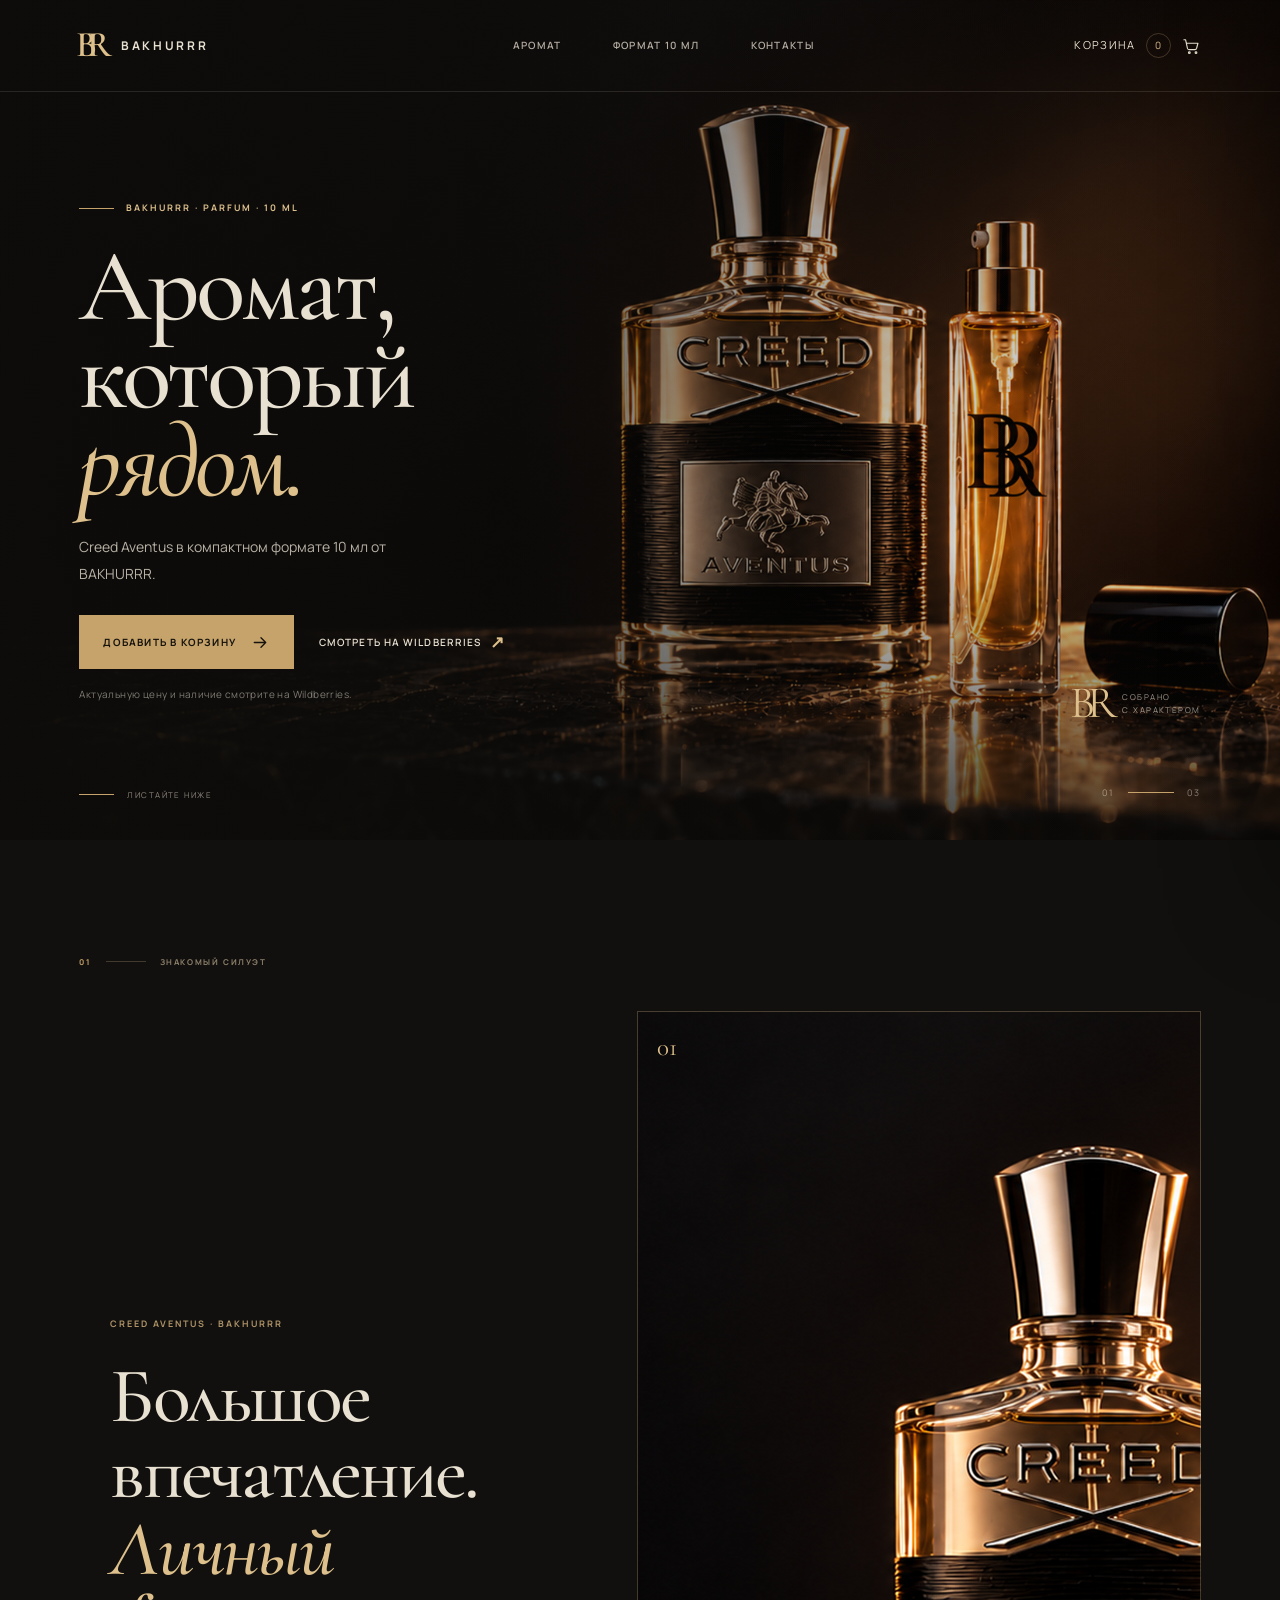
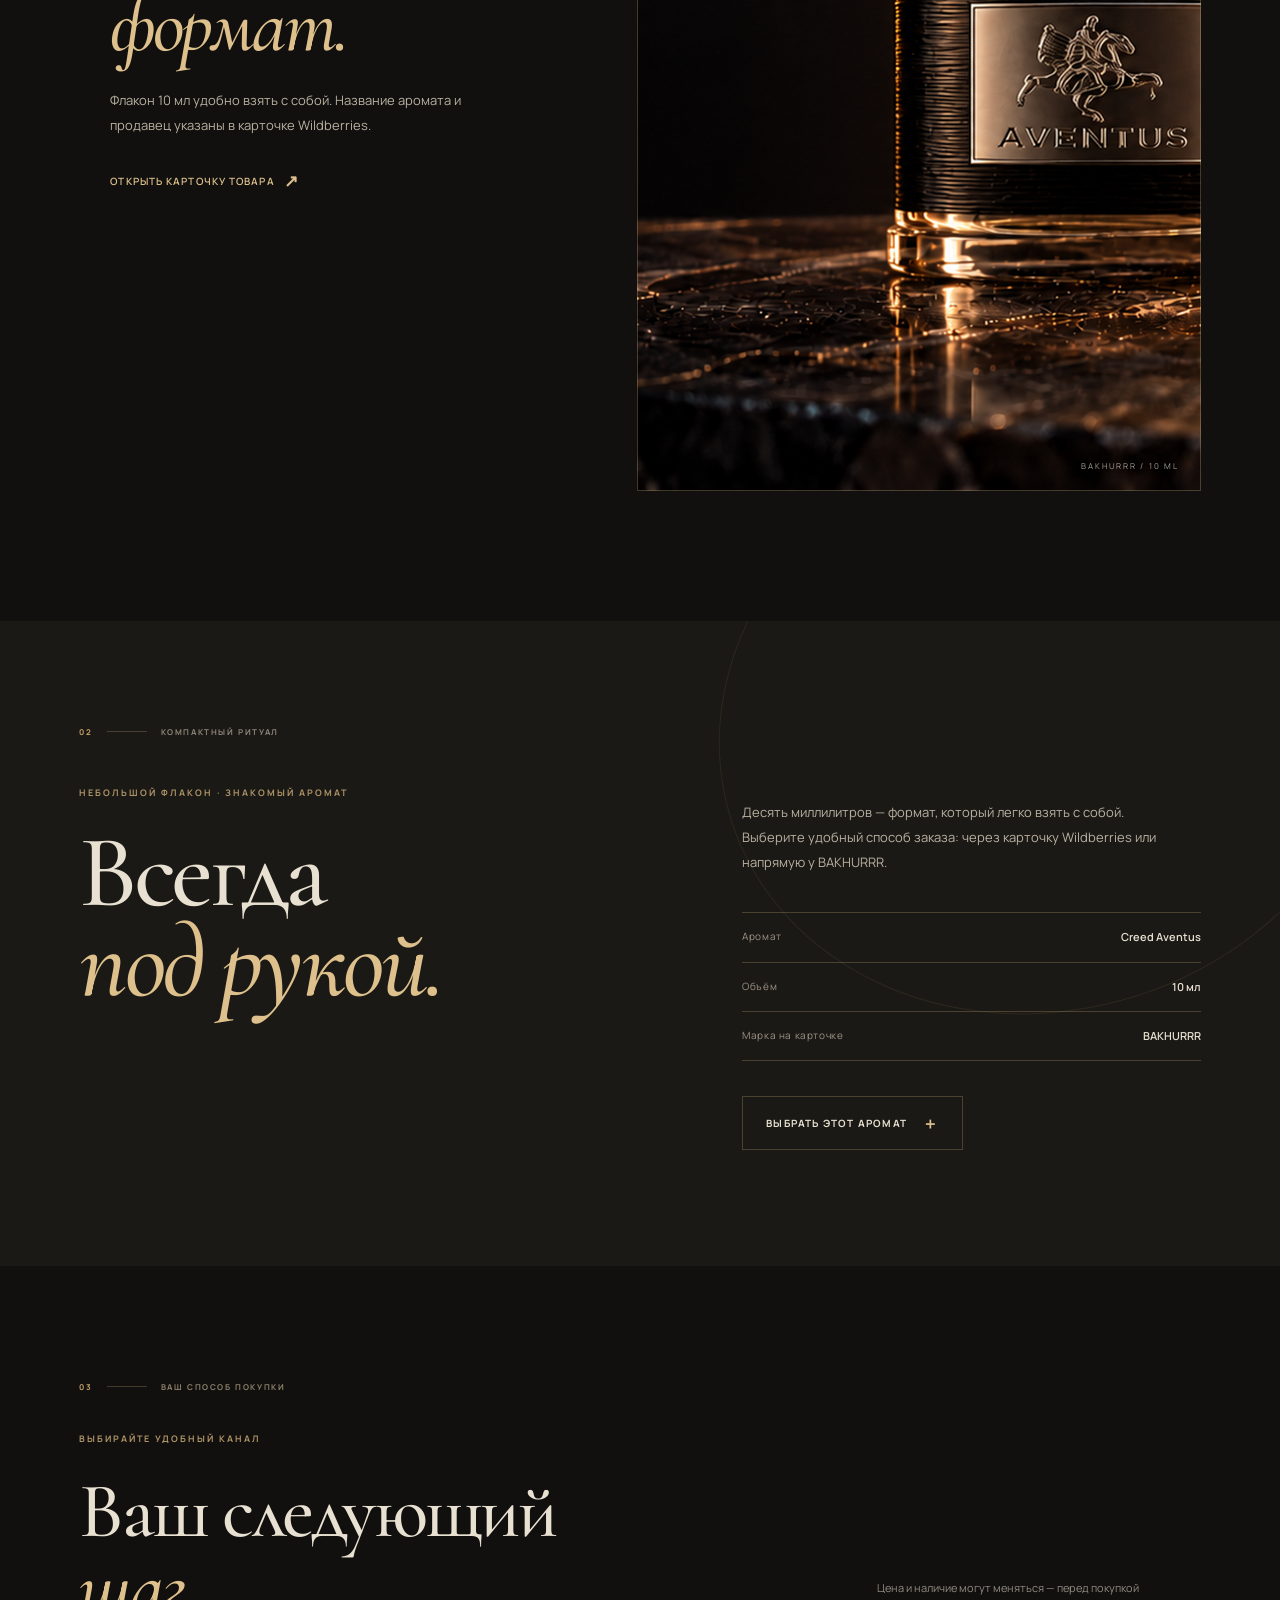
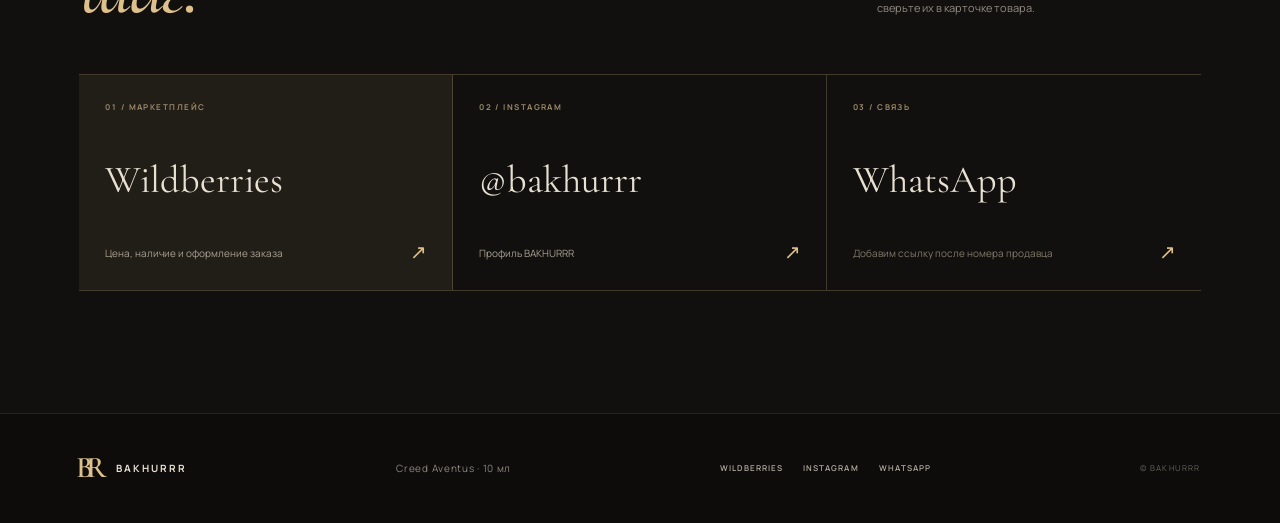
==== public/index.html @ eaa6cbf9 "Add BAKHURRR, KADO and KREM demo sites" ====
<!doctype html>
<html lang="ru">
<head>
  <meta charset="utf-8">
  <meta name="viewport" content="width=device-width, initial-scale=1">
  <meta name="theme-color" content="#11100e">
  <meta name="description" content="Creed Aventus в формате 10 мл от BAKHURRR. Смотрите товар на Wildberries или свяжитесь с продавцом.">
  <title>BAKHURRR — Creed Aventus, 10 мл</title>
  <link rel="preconnect" href="https://fonts.googleapis.com">
  <link rel="preconnect" href="https://fonts.gstatic.com" crossorigin>
  <link href="https://fonts.googleapis.com/css2?family=Cormorant+Garamond:wght@500;600;700&family=Manrope:wght@400;500;600;700&display=swap" rel="stylesheet">
  <link rel="stylesheet" href="styles.css?v=1">
  <script src="config.js?v=1" defer></script>
  <script src="app.js?v=1" defer></script>
</head>
<body>
  <a class="skip-link" href="#main">Перейти к содержимому</a>

  <header class="site-header">
    <a class="brand" href="#top" aria-label="BAKHURRR — на главную">
      <span class="brand__monogram" aria-hidden="true"><span>B</span><span>R</span></span>
      <span class="brand__name">BAKHURRR</span>
    </a>

    <nav class="main-nav" aria-label="Главная навигация">
      <a href="#fragrance">Аромат</a>
      <a href="#story">Формат 10 мл</a>
      <a href="#contacts">Контакты</a>
    </nav>

    <button class="cart-trigger" type="button" data-open-cart aria-controls="cart-drawer" aria-expanded="false">
      <span class="cart-trigger__label">Корзина</span>
      <span class="cart-trigger__count" data-cart-count aria-label="Товаров в корзине" aria-live="polite">0</span>
      <svg viewBox="0 0 24 24" aria-hidden="true"><path d="M3.5 4.5h2l2.2 10.2a2 2 0 0 0 2 1.6h7.1a2 2 0 0 0 1.9-1.4l1.6-6.2H7"/><circle cx="10" cy="20" r="1"/><circle cx="18" cy="20" r="1"/></svg>
    </button>
  </header>

  <main id="main">
    <section class="hero" id="top" aria-labelledby="hero-title">
      <div class="hero__media" aria-hidden="true">
        <video class="hero__video" data-hero-video autoplay muted loop playsinline preload="metadata" poster="assets/hero-start-frame-1920x1080.png">
          <source src="assets/hero-spray-left.mp4" type="video/mp4">
        </video>
      </div>
      <div class="hero__shade" aria-hidden="true"></div>

      <div class="hero__copy">
        <p class="eyebrow"><span class="eyebrow__line"></span> BAKHURRR · PARFUM · 10 ML</p>
        <h1 id="hero-title">Аромат,<br>который <em>рядом.</em></h1>
        <p class="hero__description">Creed Aventus в компактном формате 10 мл от BAKHURRR.</p>
        <div class="hero__actions">
          <button class="button button--gold" type="button" data-add-to-cart>
            Добавить в корзину
            <svg viewBox="0 0 20 20" aria-hidden="true"><path d="M3.5 10h12m-5-5 5 5-5 5"/></svg>
          </button>
          <a class="text-link" href="https://www.wildberries.ru/catalog/482082840/detail.aspx?targetUrl=SN" target="_blank" rel="noopener noreferrer" data-wb-link>
            Смотреть на Wildberries <span aria-hidden="true">↗</span>
          </a>
        </div>
        <p class="hero__price-note">Актуальную цену и наличие смотрите на Wildberries.</p>
      </div>

      <div class="hero__signature" aria-hidden="true">
        <span class="hero__signature-mark">BR</span>
        <span>СОБРАНО<br>С ХАРАКТЕРОМ</span>
      </div>
      <a class="hero__scroll" href="#fragrance"><span></span> ЛИСТАЙТЕ НИЖЕ</a>
      <p class="hero__frame" aria-hidden="true">01 <i></i> 03</p>
    </section>

    <section class="intro section-wrap" id="fragrance" aria-labelledby="fragrance-title">
      <div class="section-index"><span>01</span><span class="section-index__line"></span><span>ЗНАКОМЫЙ СИЛУЭТ</span></div>
      <div class="intro__grid">
        <div class="intro__copy">
          <p class="eyebrow eyebrow--muted">CREED AVENTUS · BAKHURRR</p>
          <h2 id="fragrance-title">Большое впечатление.<br><em>Личный формат.</em></h2>
          <p class="intro__body">Флакон 10 мл удобно взять с собой. Название аромата и продавец указаны в карточке Wildberries.</p>
          <a class="arrow-link" href="https://www.wildberries.ru/catalog/482082840/detail.aspx?targetUrl=SN" target="_blank" rel="noopener noreferrer" data-wb-link>
            Открыть карточку товара <span aria-hidden="true">↗</span>
          </a>
        </div>
        <div class="intro__image-wrap">
          <img class="intro__image" src="assets/hero-start-frame-1920x1080.png" alt="Большой флакон Creed Aventus и компактный флакон BAKHURRR на тёмном фоне" loading="lazy" width="1920" height="1080">
          <span class="intro__image-caption">BAKHURRR / 10 ML</span>
          <span class="intro__image-number" aria-hidden="true">01</span>
        </div>
      </div>
    </section>

    <section class="details" id="story" aria-labelledby="details-title">
      <div class="details__inner section-wrap">
        <div class="section-index section-index--light"><span>02</span><span class="section-index__line"></span><span>КОМПАКТНЫЙ РИТУАЛ</span></div>
        <div class="details__grid">
          <div>
            <p class="eyebrow eyebrow--muted">НЕБОЛЬШОЙ ФЛАКОН · ЗНАКОМЫЙ АРОМАТ</p>
            <h2 id="details-title">Всегда<br><em>под рукой.</em></h2>
          </div>
          <div class="details__right">
            <p class="details__body">Десять миллилитров — формат, который легко взять с собой. Выберите удобный способ заказа: через карточку Wildberries или напрямую у BAKHURRR.</p>
            <dl class="product-facts">
              <div><dt>Аромат</dt><dd>Creed Aventus</dd></div>
              <div><dt>Объём</dt><dd>10 мл</dd></div>
              <div><dt>Марка на карточке</dt><dd>BAKHURRR</dd></div>
            </dl>
            <button class="button button--outline" type="button" data-add-to-cart>
              Выбрать этот аромат <span aria-hidden="true">＋</span>
            </button>
          </div>
        </div>
      </div>
    </section>

    <section class="order section-wrap" id="contacts" aria-labelledby="order-title">
      <div class="section-index"><span>03</span><span class="section-index__line"></span><span>ВАШ СПОСОБ ПОКУПКИ</span></div>
      <div class="order__heading">
        <div>
          <p class="eyebrow eyebrow--muted">ВЫБИРАЙТЕ УДОБНЫЙ КАНАЛ</p>
          <h2 id="order-title">Ваш следующий<br><em>шаг.</em></h2>
        </div>
        <p class="order__note">Цена и наличие могут меняться — перед покупкой сверьте их в карточке товара.</p>
      </div>

      <div class="channel-grid">
        <a class="channel-card channel-card--featured" href="https://www.wildberries.ru/catalog/482082840/detail.aspx?targetUrl=SN" target="_blank" rel="noopener noreferrer" data-wb-link>
          <span class="channel-card__index">01 / МАРКЕТПЛЕЙС</span>
          <span class="channel-card__title">Wildberries</span>
          <span class="channel-card__detail">Цена, наличие и оформление заказа</span>
          <span class="channel-card__arrow" aria-hidden="true">↗</span>
        </a>
        <a class="channel-card" href="https://www.instagram.com/bakhurrr/" target="_blank" rel="noopener noreferrer" data-instagram-link>
          <span class="channel-card__index">02 / INSTAGRAM</span>
          <span class="channel-card__title">@bakhurrr</span>
          <span class="channel-card__detail">Профиль BAKHURRR</span>
          <span class="channel-card__arrow" aria-hidden="true">↗</span>
        </a>
        <a class="channel-card channel-card--whatsapp" href="#" data-whatsapp-link aria-disabled="true">
          <span class="channel-card__index">03 / СВЯЗЬ</span>
          <span class="channel-card__title">WhatsApp</span>
          <span class="channel-card__detail" data-whatsapp-label>Добавим ссылку после номера продавца</span>
          <span class="channel-card__arrow" aria-hidden="true">↗</span>
        </a>
      </div>
    </section>
  </main>

  <footer class="site-footer">
    <a class="brand brand--footer" href="#top" aria-label="BAKHURRR — наверх">
      <span class="brand__monogram" aria-hidden="true"><span>B</span><span>R</span></span>
      <span class="brand__name">BAKHURRR</span>
    </a>
    <p>Creed Aventus · 10 мл</p>
    <div class="footer-links">
      <a href="https://www.wildberries.ru/catalog/482082840/detail.aspx?targetUrl=SN" target="_blank" rel="noopener noreferrer" data-wb-link>Wildberries</a>
      <a href="https://www.instagram.com/bakhurrr/" target="_blank" rel="noopener noreferrer" data-instagram-link>Instagram</a>
      <a href="#" data-whatsapp-link aria-disabled="true">WhatsApp</a>
    </div>
    <span class="site-footer__copyright">© BAKHURRR</span>
  </footer>

  <div class="cart-backdrop" data-cart-backdrop hidden></div>
  <aside class="cart-drawer" id="cart-drawer" role="dialog" aria-modal="true" aria-labelledby="cart-title" aria-hidden="true" inert>
    <div class="cart-drawer__topline">
      <span class="eyebrow eyebrow--muted">BAKHURRR · YOUR SELECTION</span>
      <button class="cart-close" type="button" data-close-cart aria-label="Закрыть корзину">×</button>
    </div>
    <h2 id="cart-title">Ваша корзина<span>.</span></h2>
    <p class="cart-drawer__intro">Проверьте выбранный аромат перед переходом к заказу.</p>
    <div class="cart-empty" data-cart-empty>
      <span class="cart-empty__mark" aria-hidden="true">BR</span>
      <p>Пока здесь пусто.</p>
      <button class="text-link" type="button" data-continue-shopping>Вернуться к аромату <span aria-hidden="true">↗</span></button>
    </div>
    <div class="cart-item" data-cart-item hidden></div>
    <div class="cart-summary" data-cart-summary hidden>
      <div><span>Цена и наличие</span><strong>На Wildberries</strong></div>
      <p>Сумму и доступность подтвердите в карточке товара.</p>
    </div>
    <div class="cart-actions" data-cart-actions hidden>
      <a class="button button--gold button--full" href="https://www.wildberries.ru/catalog/482082840/detail.aspx?targetUrl=SN" target="_blank" rel="noopener noreferrer" data-wb-link>Перейти к заказу <span aria-hidden="true">↗</span></a>
      <a class="button button--outline button--full" href="#" data-whatsapp-link aria-disabled="true">Заказать в WhatsApp</a>
      <a class="cart-instagram" href="https://www.instagram.com/bakhurrr/" target="_blank" rel="noopener noreferrer" data-instagram-link>Написать в Instagram <span aria-hidden="true">↗</span></a>
    </div>
  </aside>

  <p class="toast" data-toast role="status" aria-live="polite"></p>
</body>
</html>
---- public/styles.css ----
:root {
  color-scheme: dark;
  --ink: #11100e;
  --ink-soft: #191713;
  --panel: #201d18;
  --paper: #e8e0d1;
  --paper-muted: #b9b0a1;
  --gold: #c6a36a;
  --gold-light: #ddc08c;
  --line: rgba(221, 192, 140, .24);
  --serif: "Cormorant Garamond", Georgia, serif;
  --sans: "Manrope", "Segoe UI", sans-serif;
  --page-gutter: clamp(22px, 6.2vw, 112px);
}

* { box-sizing: border-box; }
html { scroll-behavior: smooth; background: var(--ink); }
body {
  margin: 0;
  background: var(--ink);
  color: var(--paper);
  font-family: var(--sans);
  font-size: 14px;
  line-height: 1.65;
  -webkit-font-smoothing: antialiased;
}
body.cart-is-open { overflow: hidden; }
button, a { -webkit-tap-highlight-color: transparent; }
a { color: inherit; text-decoration: none; }
button { color: inherit; font: inherit; }
svg { display: block; }
::selection { color: var(--ink); background: var(--gold-light); }

.skip-link {
  position: fixed;
  z-index: 100;
  top: 12px;
  left: 12px;
  padding: 10px 14px;
  background: var(--paper);
  color: var(--ink);
  transform: translateY(-160%);
}
.skip-link:focus { transform: translateY(0); }

.site-header {
  position: absolute;
  z-index: 5;
  top: 0;
  left: 0;
  display: flex;
  align-items: center;
  justify-content: space-between;
  width: 100%;
  min-height: 92px;
  padding: 0 var(--page-gutter);
  border-bottom: 1px solid rgba(232, 224, 209, .12);
}
.brand { display: inline-flex; align-items: center; gap: 13px; }
.brand__monogram {
  display: inline-flex;
  align-items: center;
  color: var(--gold-light);
  font-family: var(--serif);
  font-size: 36px;
  font-weight: 600;
  line-height: .85;
  letter-spacing: -.22em;
  transform: translateX(-.1em);
}
.brand__monogram span:last-child { margin-left: -.04em; }
.brand__name { font-size: 12px; font-weight: 700; letter-spacing: .22em; }
.main-nav { display: flex; gap: clamp(25px, 4vw, 65px); margin-left: 60px; }
.main-nav a, .footer-links a {
  color: rgba(232, 224, 209, .76);
  font-size: 10px;
  font-weight: 600;
  letter-spacing: .13em;
  text-transform: uppercase;
  transition: color .25s ease;
}
.main-nav a:hover, .footer-links a:hover { color: var(--gold-light); }
.cart-trigger {
  display: inline-flex;
  align-items: center;
  gap: 10px;
  min-height: 44px;
  padding: 0 0 0 16px;
  border: 0;
  background: transparent;
  cursor: pointer;
}
.cart-trigger__label { font-size: 11px; letter-spacing: .12em; text-transform: uppercase; }
.cart-trigger__count {
  display: grid;
  width: 25px;
  height: 25px;
  place-items: center;
  border: 1px solid var(--line);
  border-radius: 50%;
  color: var(--gold-light);
  font-size: 10px;
}
.cart-trigger svg { width: 20px; fill: none; stroke: currentColor; stroke-linecap: round; stroke-linejoin: round; stroke-width: 1.4; }

.hero {
  position: relative;
  display: flex;
  min-height: min(840px, 100svh);
  min-height: max(700px, min(840px, 100svh));
  align-items: center;
  overflow: hidden;
  isolation: isolate;
  padding: 118px var(--page-gutter) 90px;
  background: #15130f;
}
.hero__media, .hero__shade { position: absolute; z-index: -2; inset: 0; }
.hero__media { background: #15130f url("assets/hero-start-frame-1920x1080.png") center / cover no-repeat; }
.hero__video { width: 100%; height: 100%; object-fit: cover; object-position: center; }
.hero__shade {
  z-index: -1;
  background:
    linear-gradient(90deg, rgba(13, 12, 10, .97) 0%, rgba(13, 12, 10, .84) 29%, rgba(13, 12, 10, .24) 62%, rgba(13, 12, 10, .02) 100%),
    linear-gradient(0deg, rgba(13, 12, 10, .72) 0%, transparent 35%, rgba(13, 12, 10, .28) 100%);
}
.hero__copy { position: relative; z-index: 1; width: min(560px, 48%); padding-top: 36px; animation: hero-enter .9s cubic-bezier(.2,.7,.2,1) both; }
.eyebrow {
  display: flex;
  align-items: center;
  gap: 12px;
  margin: 0 0 27px;
  color: var(--gold-light);
  font-size: 9px;
  font-weight: 700;
  letter-spacing: .22em;
  line-height: 1.5;
  text-transform: uppercase;
}
.eyebrow__line { display: inline-block; width: 35px; height: 1px; background: var(--gold); }
.eyebrow--muted { color: #ae9367; }
h1, h2, h3, p { margin-top: 0; }
.hero h1, .intro h2, .details h2, .order h2 {
  margin: 0;
  font-family: var(--serif);
  font-weight: 500;
  letter-spacing: -.035em;
}
.hero h1 { max-width: 650px; font-size: clamp(66px, 8vw, 126px); line-height: .86; }
.hero h1 em, .intro h2 em, .details h2 em, .order h2 em { color: var(--gold-light); font-weight: 500; }
.hero__description { max-width: 360px; margin: 28px 0 28px; color: rgba(232, 224, 209, .78); font-size: 14px; line-height: 1.9; }
.hero__actions { display: flex; align-items: center; flex-wrap: wrap; gap: 25px; }
.button {
  display: inline-flex;
  align-items: center;
  justify-content: center;
  gap: 15px;
  min-height: 54px;
  padding: 0 23px;
  border: 1px solid transparent;
  border-radius: 0;
  font-size: 10px;
  font-weight: 700;
  letter-spacing: .12em;
  text-align: center;
  text-transform: uppercase;
  transition: background .25s ease, border-color .25s ease, color .25s ease, transform .25s ease;
  cursor: pointer;
}
.button:hover { transform: translateY(-2px); }
.button:focus-visible, a:focus-visible, button:focus-visible { outline: 2px solid var(--gold-light); outline-offset: 4px; }
.button--gold { background: var(--gold); color: #16130e; }
.button--gold:hover { background: var(--gold-light); }
.button--gold svg { width: 19px; fill: none; stroke: currentColor; stroke-linecap: round; stroke-linejoin: round; stroke-width: 1.4; }
.text-link, .arrow-link {
  display: inline-flex;
  align-items: center;
  gap: 9px;
  color: var(--paper);
  font-size: 10px;
  font-weight: 600;
  letter-spacing: .11em;
  text-transform: uppercase;
  transition: color .2s ease;
}
.text-link:hover, .arrow-link:hover { color: var(--gold-light); }
.text-link span, .arrow-link span { color: var(--gold-light); font-size: 17px; }
.hero__price-note { margin: 17px 0 0; color: rgba(232, 224, 209, .52); font-size: 10px; letter-spacing: .04em; }
.hero__signature { position: absolute; right: var(--page-gutter); bottom: 100px; display: flex; align-items: center; gap: 14px; color: rgba(232, 224, 209, .66); font-size: 8px; letter-spacing: .18em; line-height: 1.65; }
.hero__signature-mark { color: var(--gold-light); font-family: var(--serif); font-size: 45px; letter-spacing: -.19em; }
.hero__scroll { position: absolute; bottom: 39px; left: var(--page-gutter); display: inline-flex; align-items: center; gap: 13px; color: rgba(232, 224, 209, .58); font-size: 8px; letter-spacing: .18em; }
.hero__scroll span { display: inline-block; width: 35px; height: 1px; background: var(--gold); transition: width .25s ease; }
.hero__scroll:hover span { width: 52px; }
.hero__frame { position: absolute; right: var(--page-gutter); bottom: 39px; margin: 0; color: rgba(232, 224, 209, .54); font-size: 9px; letter-spacing: .18em; }
.hero__frame i { display: inline-block; width: 46px; height: 1px; margin: 0 10px 3px; background: var(--gold); }

.section-wrap { padding-right: var(--page-gutter); padding-left: var(--page-gutter); }
.intro { padding-top: 115px; padding-bottom: 130px; background: var(--ink); }
.section-index { display: flex; align-items: center; gap: 14px; color: #8d806b; font-size: 8px; font-weight: 700; letter-spacing: .2em; }
.section-index > span:first-child { color: var(--gold); }
.section-index__line { width: 40px; height: 1px; background: var(--line); }
.intro__grid { display: grid; grid-template-columns: .88fr 1.12fr; align-items: center; gap: clamp(40px, 9vw, 150px); margin-top: 43px; }
.intro__copy { max-width: 510px; padding: 10px 0 0 7%; }
.intro h2, .order h2 { font-size: clamp(48px, 6.1vw, 88px); line-height: .98; }
.intro__body { max-width: 390px; margin: 24px 0 29px; color: var(--paper-muted); font-size: 13px; line-height: 1.95; }
.arrow-link { color: var(--gold-light); }
.intro__image-wrap { position: relative; overflow: hidden; background: var(--ink-soft); }
.intro__image-wrap::after { position: absolute; inset: 0; border: 1px solid rgba(221,192,140,.28); content: ""; pointer-events: none; }
.intro__image { display: block; width: 100%; aspect-ratio: 1.48; object-fit: cover; transition: transform .8s cubic-bezier(.2,.7,.2,1); }
.intro__image-wrap:hover .intro__image { transform: scale(1.025); }
.intro__image-caption { position: absolute; z-index: 1; right: 22px; bottom: 19px; color: rgba(232,224,209,.72); font-size: 8px; letter-spacing: .22em; }
.intro__image-number { position: absolute; z-index: 1; top: 16px; left: 20px; color: var(--gold-light); font-family: var(--serif); font-size: 25px; }

.details { position: relative; overflow: hidden; background: #1b1915; }
.details::before { position: absolute; top: -30%; right: -8%; width: 52vw; height: 90%; border: 1px solid rgba(198,163,106,.1); border-radius: 50%; content: ""; transform: rotate(-18deg); }
.details__inner { position: relative; padding-top: 104px; padding-bottom: 116px; }
.section-index--light { color: #8e8579; }
.details__grid { display: grid; grid-template-columns: 1fr .9fr; gap: 12vw; margin-top: 48px; }
.details h2 { font-size: clamp(65px, 8vw, 116px); line-height: .88; }
.details__right { padding-top: 14px; }
.details__body { max-width: 445px; margin-bottom: 38px; color: var(--paper-muted); font-size: 13px; line-height: 1.9; }
.product-facts { margin: 0 0 35px; border-top: 1px solid var(--line); }
.product-facts div { display: flex; justify-content: space-between; gap: 20px; padding: 15px 0; border-bottom: 1px solid var(--line); }
.product-facts dt { color: #9d9385; font-size: 10px; letter-spacing: .06em; }
.product-facts dd { margin: 0; color: var(--paper); font-size: 11px; font-weight: 600; text-align: right; }
.button--outline { border-color: var(--line); background: transparent; color: var(--paper); }
.button--outline:hover { border-color: var(--gold); color: var(--gold-light); }
.button--outline span { color: var(--gold-light); font-size: 16px; }

.order { padding-top: 114px; padding-bottom: 122px; background: var(--ink); }
.order__heading { display: flex; align-items: end; justify-content: space-between; gap: 40px; margin: 39px 0 48px; }
.order__note { max-width: 290px; margin: 0 3% 8px 0; color: #918a80; font-size: 11px; line-height: 1.8; }
.channel-grid { display: grid; grid-template-columns: repeat(3, 1fr); border-top: 1px solid var(--line); border-bottom: 1px solid var(--line); }
.channel-card { position: relative; display: flex; min-height: 215px; flex-direction: column; align-items: flex-start; justify-content: space-between; padding: 25px 26px 28px; border-right: 1px solid var(--line); transition: background .3s ease; }
.channel-card:last-child { border-right: 0; }
.channel-card:hover { background: #1a1814; }
.channel-card--featured { background: #211d17; }
.channel-card__index { color: #9b8868; font-size: 8px; font-weight: 700; letter-spacing: .18em; }
.channel-card__title { margin-top: 12px; font-family: var(--serif); font-size: clamp(30px, 3vw, 45px); line-height: 1; }
.channel-card__detail { margin-top: 10px; color: #aaa193; font-size: 10px; }
.channel-card__arrow { position: absolute; right: 25px; bottom: 22px; color: var(--gold-light); font-size: 20px; transition: transform .25s ease; }
.channel-card:hover .channel-card__arrow { transform: translate(3px,-3px); }
.channel-card[aria-disabled="true"] { cursor: pointer; }
.channel-card.is-unconfigured:hover { background: #161411; }
.channel-card.is-unconfigured .channel-card__detail { color: #83786a; }

.site-footer { display: flex; align-items: center; justify-content: space-between; gap: 24px; min-height: 110px; padding: 25px var(--page-gutter); border-top: 1px solid rgba(232,224,209,.1); background: #0d0c0b; }
.brand--footer .brand__monogram { font-size: 30px; }
.brand--footer .brand__name { font-size: 10px; }
.site-footer > p { margin: 0; color: #8f877d; font-size: 10px; letter-spacing: .07em; }
.footer-links { display: flex; flex-wrap: wrap; gap: 20px; }
.footer-links a { font-size: 8px; }
.site-footer__copyright { color: #68625a; font-size: 8px; letter-spacing: .15em; }

.cart-backdrop { position: fixed; z-index: 19; inset: 0; background: rgba(4,4,3,.66); opacity: 0; backdrop-filter: blur(4px); transition: opacity .3s ease; }
.cart-backdrop:not([hidden]) { opacity: 1; }
.cart-drawer { position: fixed; z-index: 20; top: 0; right: 0; display: flex; width: min(520px, 100%); height: 100dvh; flex-direction: column; overflow: auto; padding: clamp(25px, 4vw, 48px); border-left: 1px solid var(--line); background: #171511; box-shadow: -30px 0 90px rgba(0,0,0,.35); transform: translateX(103%); transition: transform .38s cubic-bezier(.2,.7,.2,1); }
.cart-drawer[aria-hidden="false"] { transform: translateX(0); }
.cart-drawer__topline { display: flex; align-items: center; justify-content: space-between; }
.cart-drawer__topline .eyebrow { margin: 0; font-size: 8px; }
.cart-close { display: grid; width: 42px; height: 42px; place-items: center; border: 1px solid var(--line); background: transparent; color: var(--gold-light); font-size: 28px; font-weight: 300; cursor: pointer; }
.cart-drawer h2 { margin: 45px 0 4px; font-family: var(--serif); font-size: 54px; font-weight: 500; line-height: 1; }
.cart-drawer h2 span { color: var(--gold); }
.cart-drawer__intro { margin: 0 0 30px; color: #958d81; font-size: 11px; line-height: 1.75; }
.cart-empty { display: grid; min-height: 270px; flex: 1; align-content: center; justify-items: center; border-top: 1px solid var(--line); border-bottom: 1px solid var(--line); text-align: center; }
.cart-empty[hidden], .cart-item[hidden], .cart-summary[hidden], .cart-actions[hidden] { display: none; }
.cart-empty__mark { color: rgba(198,163,106,.6); font-family: var(--serif); font-size: 66px; letter-spacing: -.2em; }
.cart-empty p { margin: 4px 0 15px; color: var(--paper-muted); font-size: 12px; }
.cart-empty .text-link { border: 0; background: transparent; cursor: pointer; }
.cart-item { position: relative; display: grid; grid-template-columns: 116px 1fr 25px; gap: 17px; padding: 23px 0; border-top: 1px solid var(--line); border-bottom: 1px solid var(--line); }
.cart-item > img { width: 116px; height: 86px; object-fit: cover; }
.cart-item__main { display: flex; flex-direction: column; align-items: flex-start; }
.cart-item__brand { color: #a58b63; font-size: 8px; letter-spacing: .16em; }
.cart-item__main strong { margin: 5px 0 11px; font-family: var(--serif); font-size: 22px; font-weight: 500; }
.quantity-stepper { display: flex; align-items: center; gap: 15px; }
.quantity-stepper button { width: 28px; height: 28px; border: 1px solid var(--line); background: transparent; color: var(--gold-light); cursor: pointer; }
.quantity-stepper span { min-width: 10px; text-align: center; font-size: 11px; }
.cart-item__remove { align-self: start; border: 0; background: transparent; color: #948b7d; font-size: 21px; cursor: pointer; }
.cart-summary { margin-top: 25px; padding-bottom: 20px; border-bottom: 1px solid var(--line); }
.cart-summary div { display: flex; justify-content: space-between; gap: 18px; font-size: 10px; }
.cart-summary div span { color: #988f83; }
.cart-summary div strong { color: var(--gold-light); font-weight: 600; }
.cart-summary p { margin: 9px 0 0; color: #777167; font-size: 9px; }
.cart-actions { display: grid; gap: 13px; padding-top: 22px; }
.button--full { width: 100%; }
.cart-actions .button--outline[aria-disabled="true"] { color: #746d62; }
.cart-instagram { justify-self: center; padding: 8px; color: #b8ab98; font-size: 9px; letter-spacing: .12em; text-transform: uppercase; }
.cart-instagram span { color: var(--gold-light); }
.toast { position: fixed; z-index: 30; right: 22px; bottom: 22px; max-width: min(430px, calc(100% - 44px)); margin: 0; padding: 14px 18px; border: 1px solid var(--line); background: #211e19; color: var(--paper); font-size: 11px; opacity: 0; pointer-events: none; transform: translateY(14px); transition: opacity .25s ease, transform .25s ease; }
.toast--visible { opacity: 1; transform: translateY(0); }

@keyframes hero-enter {
  from { opacity: 0; transform: translateY(18px); }
  to { opacity: 1; transform: translateY(0); }
}

@media (max-width: 980px) {
  :root { --page-gutter: clamp(24px, 5vw, 55px); }
  .site-header { min-height: 78px; }
  .main-nav { gap: 22px; margin-left: 20px; }
  .main-nav a { font-size: 8px; }
  .hero__copy { width: min(520px, 58%); }
  .hero h1 { font-size: clamp(62px, 9vw, 94px); }
  .intro__grid { grid-template-columns: .95fr 1.05fr; gap: 50px; }
  .intro__copy { padding-left: 0; }
  .details__grid { gap: 8vw; }
}

@media (max-width: 700px) {
  :root { --page-gutter: 22px; }
  .site-header { display: grid; grid-template-columns: 1fr auto; gap: 12px; min-height: 72px; }
  .brand { gap: 10px; }
  .brand__monogram { font-size: 31px; }
  .brand__name { font-size: 9px; letter-spacing: .19em; }
  .main-nav { display: none; }
  .cart-trigger { position: fixed; top: 13px; right: var(--page-gutter); z-index: 12; justify-self: end; gap: 6px; min-height: 38px; padding: 0 9px; border: 1px solid var(--line); background: rgba(17,16,14,.86); color: var(--paper); }
  .cart-trigger__label { display: inline; font-size: 8px; }
  .cart-trigger__count { width: 22px; height: 22px; }
  .cart-trigger svg { width: 18px; }
  .hero { min-height: 920px; flex-direction: column; align-items: flex-start; justify-content: flex-end; padding: 0 var(--page-gutter) 116px; }
  .hero__media { inset: 72px 0 auto; height: 44%; }
  .hero__video { object-position: 50% center; }
  .hero__shade { background: linear-gradient(0deg, rgba(13,12,10,1) 0%, rgba(13,12,10,.72) 28%, rgba(13,12,10,.04) 78%), linear-gradient(90deg, rgba(13,12,10,.22), transparent 85%); }
  .hero__copy { width: 100%; padding-top: 0; }
  .hero .eyebrow { margin-bottom: 20px; font-size: 8px; }
  .hero h1 { font-size: clamp(64px, 17vw, 92px); }
  .hero__description { max-width: 310px; margin: 20px 0 23px; font-size: 12px; }
  .hero__actions { align-items: flex-start; flex-direction: column; gap: 17px; }
  .hero__actions .button { min-width: 240px; }
  .hero__price-note { max-width: 260px; margin-top: 12px; font-size: 9px; }
  .hero__signature { display: none; }
  .hero__scroll { bottom: 29px; font-size: 7px; }
  .hero__frame { right: var(--page-gutter); bottom: 29px; font-size: 8px; }
  .hero__frame i { width: 26px; }
  .intro { padding-top: 76px; padding-bottom: 84px; }
  .section-index { gap: 10px; font-size: 7px; }
  .section-index__line { width: 27px; }
  .intro__grid { grid-template-columns: 1fr; gap: 34px; margin-top: 34px; }
  .intro__copy { order: 1; }
  .intro__copy .eyebrow { margin-bottom: 17px; font-size: 8px; }
  .intro h2, .order h2 { font-size: clamp(48px, 13vw, 70px); }
  .intro__body { margin: 17px 0 20px; font-size: 11px; }
  .intro__image-wrap { order: 2; margin: 0 -3px; }
  .intro__image { aspect-ratio: 1.18; object-position: 58% center; }
  .details__inner { padding-top: 75px; padding-bottom: 82px; }
  .details__grid { grid-template-columns: 1fr; gap: 31px; margin-top: 35px; }
  .details h2 { font-size: clamp(68px, 18vw, 92px); }
  .details__body { margin-bottom: 24px; font-size: 11px; }
  .product-facts div { padding: 13px 0; }
  .order { padding-top: 78px; padding-bottom: 78px; }
  .order__heading { align-items: flex-start; flex-direction: column; gap: 14px; margin: 32px 0 30px; }
  .order__note { max-width: 300px; margin: 0; font-size: 10px; }
  .channel-grid { grid-template-columns: 1fr; }
  .channel-card { min-height: 156px; padding: 18px 20px; border-right: 0; border-bottom: 1px solid var(--line); }
  .channel-card:last-child { border-bottom: 0; }
  .channel-card__title { font-size: 36px; }
  .site-footer { align-items: flex-start; flex-wrap: wrap; min-height: 0; padding-top: 28px; padding-bottom: 24px; }
  .site-footer > p { order: 3; width: 100%; }
  .footer-links { justify-content: flex-end; gap: 10px 15px; max-width: calc(100% - 130px); }
  .site-footer__copyright { order: 4; width: 100%; }
  .cart-drawer { padding: 24px 20px 28px; }
  .cart-drawer h2 { margin-top: 34px; font-size: 46px; }
  .cart-item { grid-template-columns: 94px 1fr 22px; gap: 12px; }
  .cart-item > img { width: 94px; height: 78px; }
  .cart-item__main strong { font-size: 19px; }
  .toast { right: 12px; bottom: 12px; max-width: calc(100% - 24px); }
}

@media (prefers-reduced-motion: reduce) {
  *, *::before, *::after { scroll-behavior: auto !important; animation-duration: .01ms !important; animation-iteration-count: 1 !important; transition-duration: .01ms !important; }
  .hero__video { display: none; }
}
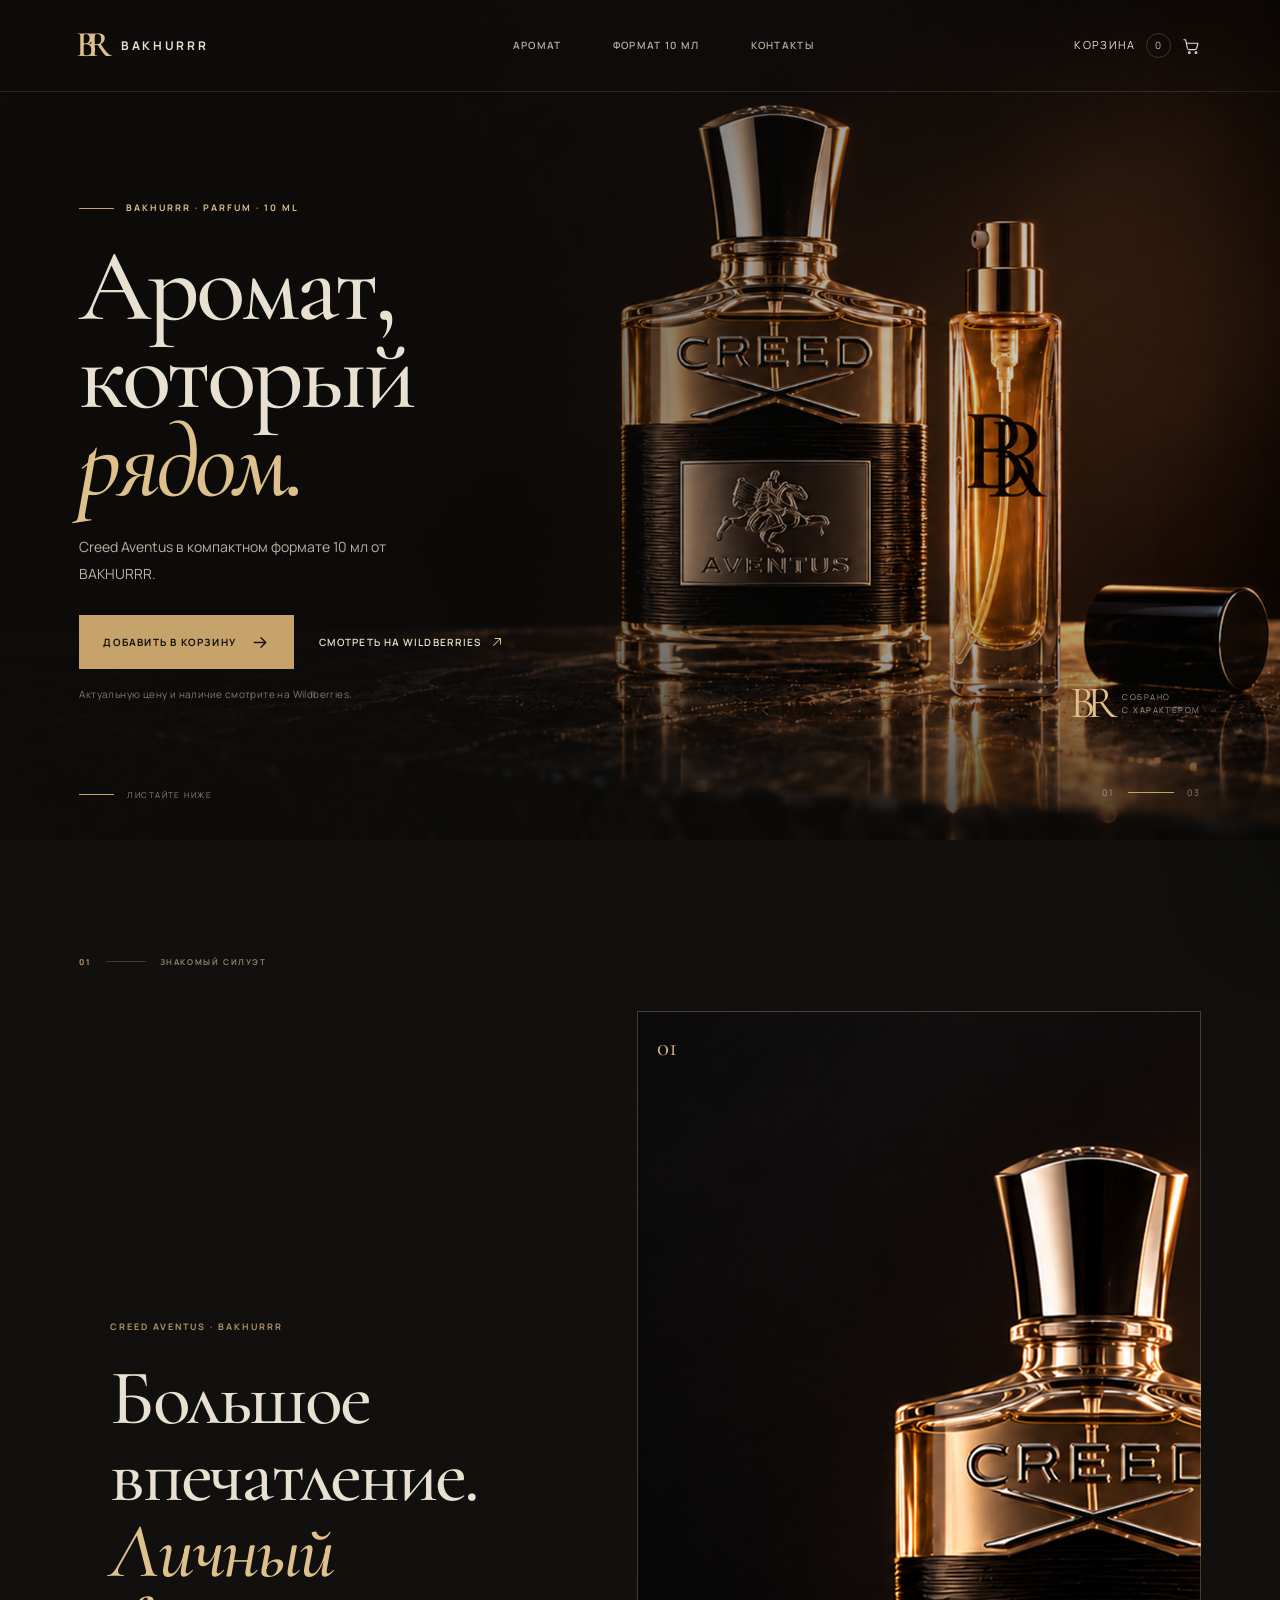
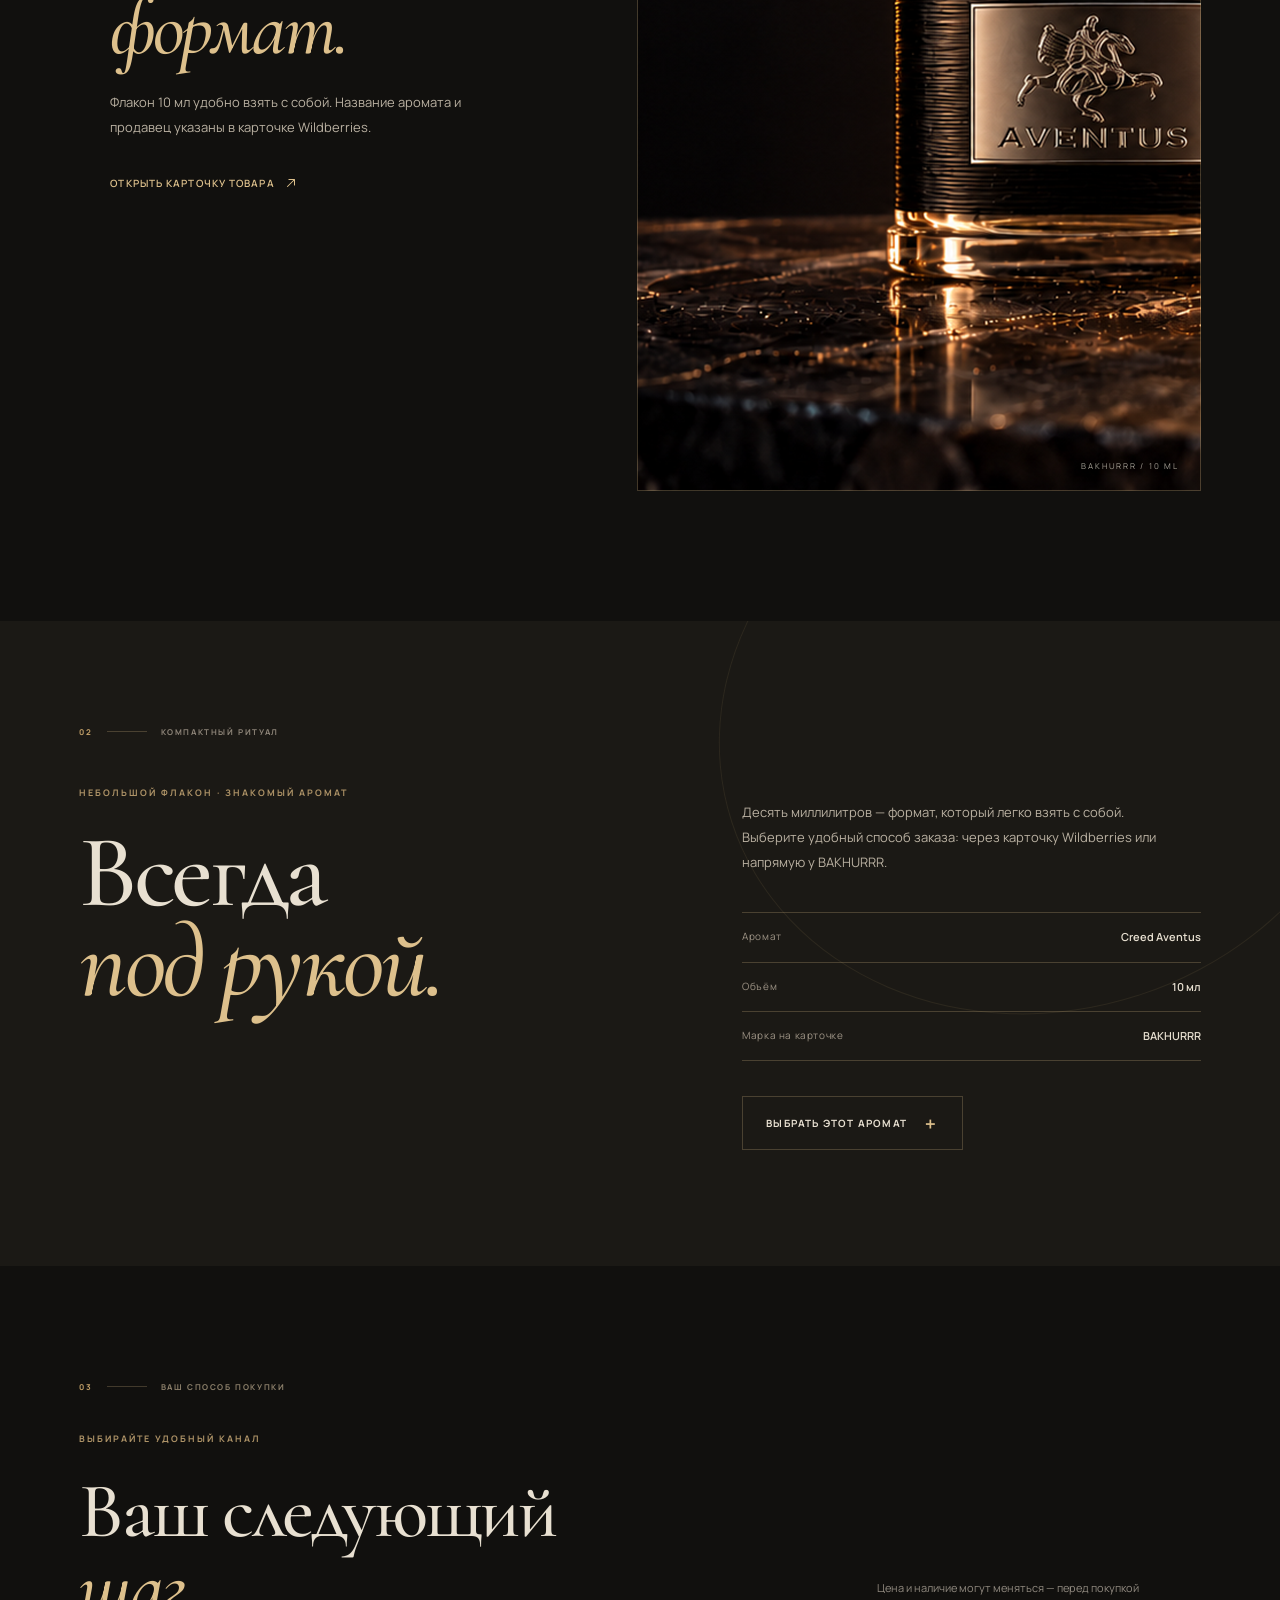
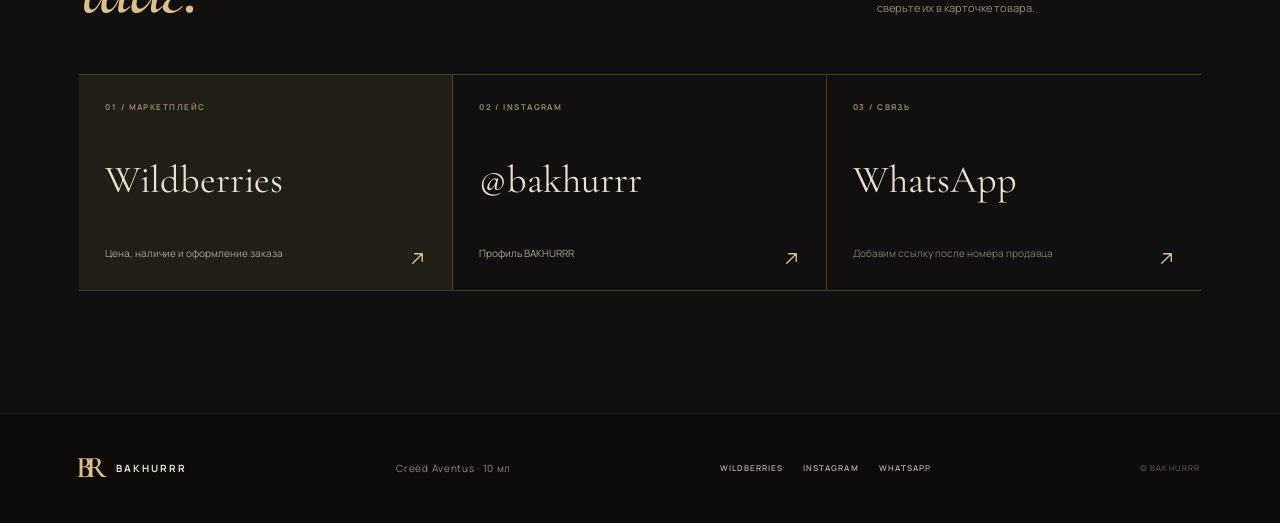
==== commit 5c5539b9: "Replace mobile link arrow glyphs with SVG icons" ====
--- a/public/index.html
+++ b/public/index.html
@@ -9,7 +9,7 @@
   <link rel="preconnect" href="https://fonts.googleapis.com">
   <link rel="preconnect" href="https://fonts.gstatic.com" crossorigin>
   <link href="https://fonts.googleapis.com/css2?family=Cormorant+Garamond:wght@500;600;700&family=Manrope:wght@400;500;600;700&display=swap" rel="stylesheet">
-  <link rel="stylesheet" href="styles.css?v=1">
+  <link rel="stylesheet" href="styles.css?v=2">
   <script src="config.js?v=1" defer></script>
   <script src="app.js?v=1" defer></script>
 </head>
@@ -54,7 +54,7 @@
             <svg viewBox="0 0 20 20" aria-hidden="true"><path d="M3.5 10h12m-5-5 5 5-5 5"/></svg>
           </button>
           <a class="text-link" href="https://www.wildberries.ru/catalog/482082840/detail.aspx?targetUrl=SN" target="_blank" rel="noopener noreferrer" data-wb-link>
-            Смотреть на Wildberries <span aria-hidden="true">↗</span>
+            Смотреть на Wildberries <svg class="link-arrow-icon" viewBox="0 0 20 20" aria-hidden="true" focusable="false"><path d="M5 15 15 5M7 5h8v8" /></svg>
           </a>
         </div>
         <p class="hero__price-note">Актуальную цену и наличие смотрите на Wildberries.</p>
@@ -76,7 +76,7 @@
           <h2 id="fragrance-title">Большое впечатление.<br><em>Личный формат.</em></h2>
           <p class="intro__body">Флакон 10 мл удобно взять с собой. Название аромата и продавец указаны в карточке Wildberries.</p>
           <a class="arrow-link" href="https://www.wildberries.ru/catalog/482082840/detail.aspx?targetUrl=SN" target="_blank" rel="noopener noreferrer" data-wb-link>
-            Открыть карточку товара <span aria-hidden="true">↗</span>
+            Открыть карточку товара <svg class="link-arrow-icon" viewBox="0 0 20 20" aria-hidden="true" focusable="false"><path d="M5 15 15 5M7 5h8v8" /></svg>
           </a>
         </div>
         <div class="intro__image-wrap">
@@ -125,19 +125,19 @@
           <span class="channel-card__index">01 / МАРКЕТПЛЕЙС</span>
           <span class="channel-card__title">Wildberries</span>
           <span class="channel-card__detail">Цена, наличие и оформление заказа</span>
-          <span class="channel-card__arrow" aria-hidden="true">↗</span>
+          <span class="channel-card__arrow" aria-hidden="true"><svg class="link-arrow-icon" viewBox="0 0 20 20" focusable="false"><path d="M5 15 15 5M7 5h8v8" /></svg></span>
         </a>
         <a class="channel-card" href="https://www.instagram.com/bakhurrr/" target="_blank" rel="noopener noreferrer" data-instagram-link>
           <span class="channel-card__index">02 / INSTAGRAM</span>
           <span class="channel-card__title">@bakhurrr</span>
           <span class="channel-card__detail">Профиль BAKHURRR</span>
-          <span class="channel-card__arrow" aria-hidden="true">↗</span>
+          <span class="channel-card__arrow" aria-hidden="true"><svg class="link-arrow-icon" viewBox="0 0 20 20" focusable="false"><path d="M5 15 15 5M7 5h8v8" /></svg></span>
         </a>
         <a class="channel-card channel-card--whatsapp" href="#" data-whatsapp-link aria-disabled="true">
           <span class="channel-card__index">03 / СВЯЗЬ</span>
           <span class="channel-card__title">WhatsApp</span>
           <span class="channel-card__detail" data-whatsapp-label>Добавим ссылку после номера продавца</span>
-          <span class="channel-card__arrow" aria-hidden="true">↗</span>
+          <span class="channel-card__arrow" aria-hidden="true"><svg class="link-arrow-icon" viewBox="0 0 20 20" focusable="false"><path d="M5 15 15 5M7 5h8v8" /></svg></span>
         </a>
       </div>
     </section>
@@ -168,7 +168,7 @@
     <div class="cart-empty" data-cart-empty>
       <span class="cart-empty__mark" aria-hidden="true">BR</span>
       <p>Пока здесь пусто.</p>
-      <button class="text-link" type="button" data-continue-shopping>Вернуться к аромату <span aria-hidden="true">↗</span></button>
+      <button class="text-link" type="button" data-continue-shopping>Вернуться к аромату <svg class="link-arrow-icon" viewBox="0 0 20 20" aria-hidden="true" focusable="false"><path d="M5 15 15 5M7 5h8v8" /></svg></button>
     </div>
     <div class="cart-item" data-cart-item hidden></div>
     <div class="cart-summary" data-cart-summary hidden>
@@ -176,9 +176,9 @@
       <p>Сумму и доступность подтвердите в карточке товара.</p>
     </div>
     <div class="cart-actions" data-cart-actions hidden>
-      <a class="button button--gold button--full" href="https://www.wildberries.ru/catalog/482082840/detail.aspx?targetUrl=SN" target="_blank" rel="noopener noreferrer" data-wb-link>Перейти к заказу <span aria-hidden="true">↗</span></a>
+      <a class="button button--gold button--full" href="https://www.wildberries.ru/catalog/482082840/detail.aspx?targetUrl=SN" target="_blank" rel="noopener noreferrer" data-wb-link>Перейти к заказу <svg class="link-arrow-icon" viewBox="0 0 20 20" aria-hidden="true" focusable="false"><path d="M5 15 15 5M7 5h8v8" /></svg></a>
       <a class="button button--outline button--full" href="#" data-whatsapp-link aria-disabled="true">Заказать в WhatsApp</a>
-      <a class="cart-instagram" href="https://www.instagram.com/bakhurrr/" target="_blank" rel="noopener noreferrer" data-instagram-link>Написать в Instagram <span aria-hidden="true">↗</span></a>
+      <a class="cart-instagram" href="https://www.instagram.com/bakhurrr/" target="_blank" rel="noopener noreferrer" data-instagram-link>Написать в Instagram <svg class="link-arrow-icon" viewBox="0 0 20 20" aria-hidden="true" focusable="false"><path d="M5 15 15 5M7 5h8v8" /></svg></a>
     </div>
   </aside>
 
--- a/public/styles.css
+++ b/public/styles.css
@@ -171,6 +171,8 @@
 .button--gold { background: var(--gold); color: #16130e; }
 .button--gold:hover { background: var(--gold-light); }
 .button--gold svg { width: 19px; fill: none; stroke: currentColor; stroke-linecap: round; stroke-linejoin: round; stroke-width: 1.4; }
+.link-arrow-icon { display: block; width: 14px; height: 14px; flex: 0 0 auto; fill: none; stroke: currentColor; stroke-width: 1.45; stroke-linecap: round; stroke-linejoin: round; transition: transform .25s ease; }
+.text-link:hover .link-arrow-icon, .arrow-link:hover .link-arrow-icon { transform: translate(2px,-2px); }
 .text-link, .arrow-link {
   display: inline-flex;
   align-items: center;
@@ -183,7 +185,7 @@
   transition: color .2s ease;
 }
 .text-link:hover, .arrow-link:hover { color: var(--gold-light); }
-.text-link span, .arrow-link span { color: var(--gold-light); font-size: 17px; }
+.text-link .link-arrow-icon, .arrow-link .link-arrow-icon { color: var(--gold-light); }
 .hero__price-note { margin: 17px 0 0; color: rgba(232, 224, 209, .52); font-size: 10px; letter-spacing: .04em; }
 .hero__signature { position: absolute; right: var(--page-gutter); bottom: 100px; display: flex; align-items: center; gap: 14px; color: rgba(232, 224, 209, .66); font-size: 8px; letter-spacing: .18em; line-height: 1.65; }
 .hero__signature-mark { color: var(--gold-light); font-family: var(--serif); font-size: 45px; letter-spacing: -.19em; }
@@ -237,7 +239,8 @@
 .channel-card__index { color: #9b8868; font-size: 8px; font-weight: 700; letter-spacing: .18em; }
 .channel-card__title { margin-top: 12px; font-family: var(--serif); font-size: clamp(30px, 3vw, 45px); line-height: 1; }
 .channel-card__detail { margin-top: 10px; color: #aaa193; font-size: 10px; }
-.channel-card__arrow { position: absolute; right: 25px; bottom: 22px; color: var(--gold-light); font-size: 20px; transition: transform .25s ease; }
+.channel-card__arrow { position: absolute; right: 25px; bottom: 22px; display: grid; width: 19px; height: 19px; place-items: center; color: var(--gold-light); transition: transform .25s ease; }
+.channel-card__arrow .link-arrow-icon { width: 100%; height: 100%; }
 .channel-card:hover .channel-card__arrow { transform: translate(3px,-3px); }
 .channel-card[aria-disabled="true"] { cursor: pointer; }
 .channel-card.is-unconfigured:hover { background: #161411; }
